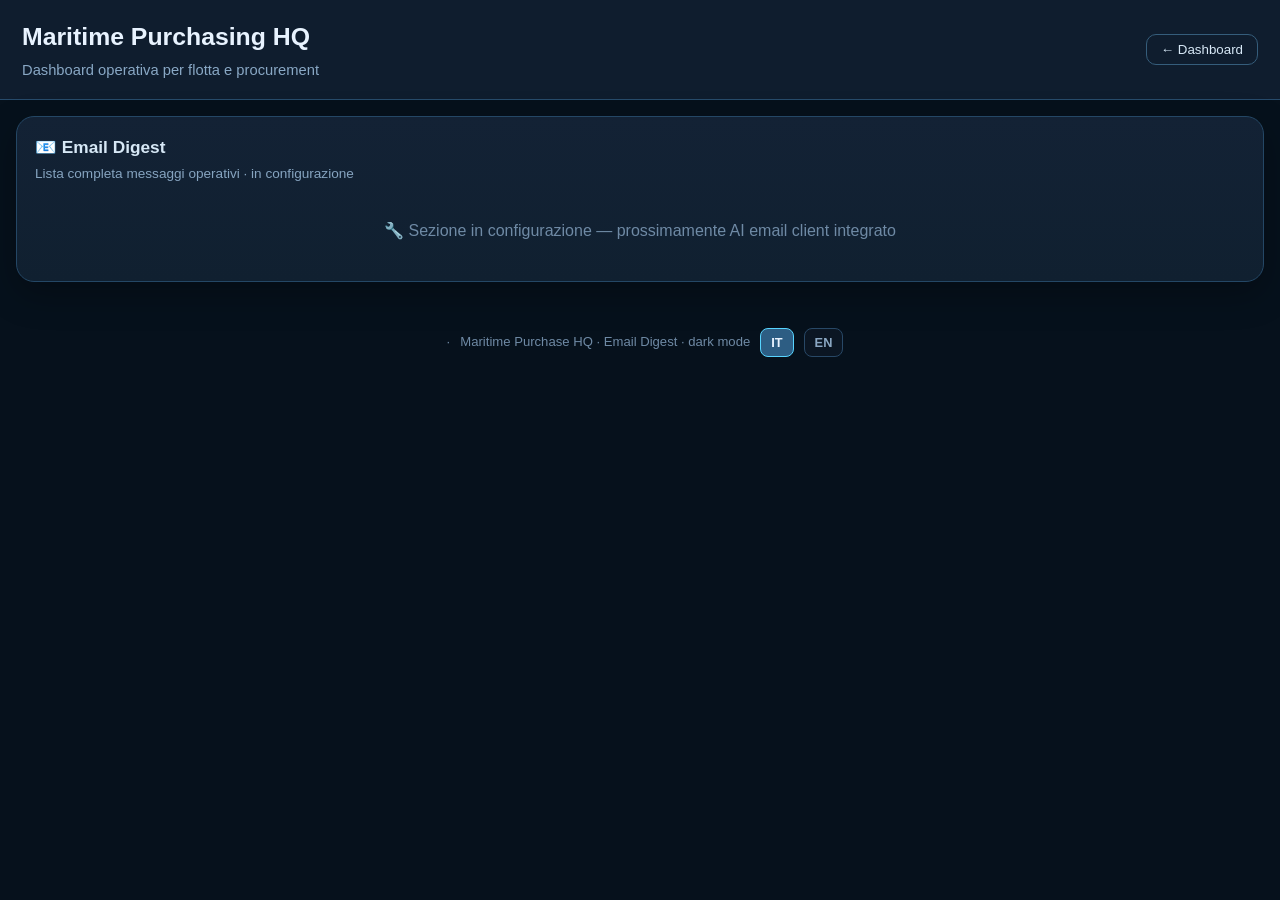
==== email-digest.html @ 4b8c9039 "update" ====
<!DOCTYPE html>
<html lang="en">
<head>
  <meta charset="UTF-8" />
  <meta name="viewport" content="width=device-width, initial-scale=1.0" />
  <title>Email Digest — Maritime HQ</title>
  <link rel="stylesheet" href="styles.css" />
</head>
<body data-page="email-digest">

<header class="topbar">
  <div class="topbar-main">
    <div>
      <h1 id="title">Maritime Purchasing HQ</h1>
      <p id="subtitle">Email Digest operativo</p>
    </div>
    <div class="topbar-right">
      <a href="index.html" style="text-decoration:none;">
        <button class="ghost-btn">← Dashboard</button>
      </a>
    </div>
  </div>
</header>

<main class="dashboard">
  <section class="card">
    <div class="section-head">
      <div>
        <h2>📧 Email Digest</h2>
        <p class="section-sub">Lista completa messaggi operativi · in configurazione</p>
      </div>
    </div>
    <div id="email-msg-list">
      <div style="color:#6f8aa5;padding:20px;text-align:center;">
        🔧 Sezione in configurazione — prossimamente AI email client integrato
      </div>
    </div>
  </section>
</main>

<footer class="footer">
  <span id="last-sync-label" style="color:#4a6a85;font-size:0.78rem;"></span>
  <span>·</span>
  <span>Maritime Purchase HQ · Email Digest · dark mode</span>
  <button class="lang-btn" id="lang-it">IT</button>
  <button class="lang-btn" id="lang-en">EN</button>
</footer>

<script src="app.js"></script>
</body>
</html>
---- styles.css ----
* {
  box-sizing: border-box;
  margin: 0;
  padding: 0;
}

body {
  font-family: Arial, sans-serif;
  background: #06111c;
  color: #e8f3ff;
  line-height: 1.5;
}

/* Header */
.topbar {
  padding: 18px 22px;
  background: #0f1d2e;
  border-bottom: 1px solid #274b6b;
}

.topbar-main {
  max-width: 1600px;
  margin: 0 auto;
  display: flex;
  align-items: center;
  justify-content: space-between;
  gap: 16px;
}

.topbar h1 {
  font-size: 1.55rem;
  margin-bottom: 4px;
}

.topbar p {
  color: #89a8c5;
  font-size: 0.92rem;
}

.topbar-right {
  display: flex;
  align-items: center;
  gap: 8px;
  color: #89a8c5;
  font-size: 0.86rem;
}

.status-dot {
  width: 9px;
  height: 9px;
  border-radius: 50%;
  background: #2fd06f;
  box-shadow: 0 0 0 0 rgba(47, 208, 111, 0.7);
  animation: pulse 2s infinite;
}

@keyframes pulse {
  0% { box-shadow: 0 0 0 0 rgba(47, 208, 111, 0.7); }
  70% { box-shadow: 0 0 0 10px rgba(47, 208, 111, 0); }
  100% { box-shadow: 0 0 0 0 rgba(47, 208, 111, 0); }
}

/* Layout */
.dashboard {
  max-width: 1600px;
  margin: 0 auto;
  padding: 16px;
  display: grid;
  gap: 16px;
  align-items: start;
}

.card {
  background: linear-gradient(180deg, #132235 0%, #102030 100%);
  border: 1px solid #244765;
  border-radius: 18px;
  padding: 18px;
  box-shadow: 0 12px 35px rgba(0, 0, 0, 0.28);
}

.section-head {
  display: flex;
  justify-content: space-between;
  align-items: flex-start;
  gap: 12px;
  margin-bottom: 14px;
}

.card h2 {
  font-size: 1.08rem;
  color: #d7e8f6;
}

.section-sub {
  margin-top: 3px;
  font-size: 0.85rem;
  color: #86a4c0;
}

/* Hero */
.hero {
  padding-bottom: 20px;
}

.hero-grid {
  display: grid;
  grid-template-columns: 1fr;
  gap: 14px;
}

.map-panel {
  border: 1px solid #355d7b;
  background: linear-gradient(135deg, #081625 0%, #10253a 100%);
  border-radius: 16px;
  padding: 14px;
  min-height: 300px;
  display: grid;
  gap: 12px;
}

.map-title {
  font-size: 0.88rem;
  color: #8ad9ff;
  font-weight: 700;
}

.map-body {
  border: 1px solid rgba(72, 118, 155, 0.7);
  border-radius: 14px;
  min-height: 190px;
  display: flex;
  align-items: center;
  justify-content: center;
  text-align: center;
  color: #5bd1ff;
  background: rgba(255, 255, 255, 0.02);
  font-size: 0.98rem;
  padding: 18px;
}

.map-foot {
  display: grid;
  grid-template-columns: repeat(2, 1fr);
  gap: 8px;
  color: #a6c0d8;
  font-size: 0.82rem;
}

.kpi-panel {
  display: grid;
}

.kpi-grid {
  display: grid;
  grid-template-columns: repeat(2, 1fr);
  gap: 12px;
}

.kpi-card {
  background: #0b1623;
  border: 1px solid #284866;
  border-radius: 14px;
  padding: 14px;
  min-height: 92px;
  display: grid;
  gap: 6px;
}

.kpi-label {
  color: #86a4c0;
  font-size: 0.82rem;
}

.kpi-card strong {
  font-size: 1.7rem;
  color: #f0f7ff;
  line-height: 1;
}

.kpi-card small {
  color: #8aa7c2;
  font-size: 0.78rem;
}

/* Alerts */
.alert-list {
  display: grid;
  gap: 10px;
}

.alert {
  border-radius: 12px;
  padding: 14px 16px;
  border: 1px solid #284866;
  background: #0b1623;
}

.alert-title {
  font-size: 0.95rem;
  font-weight: 700;
  margin-bottom: 4px;
}

.alert-sub {
  font-size: 0.84rem;
  color: #8aa7c2;
}

.alert.crit {
  border-color: rgba(255, 95, 99, 0.85);
  background: rgba(255, 95, 99, 0.08);
}

.alert.warn {
  border-color: rgba(255, 191, 60, 0.85);
  background: rgba(255, 191, 60, 0.08);
}

/* Fleet Summary */
.fleet-grid {
  display: grid;
  grid-template-columns: 1fr;
  gap: 12px;
}

.ship-card {
  border-radius: 14px;
  border: 1px solid #284866;
  background: #0b1623;
  min-height: 108px;
  padding: 16px;
  display: grid;
  gap: 10px;
  align-items: center;
  justify-items: center;
  text-align: center;
}

.ship-name {
  font-weight: 700;
  font-size: 1rem;
}

.ship-meta {
  font-size: 0.82rem;
  color: #8aa7c2;
}

.ghost-btn {
  border: 1px solid #355d7b;
  background: transparent;
  color: #d7e8f6;
  padding: 7px 14px;
  border-radius: 10px;
  cursor: pointer;
}

.ghost-btn:hover {
  border-color: #57d4ff;
  color: #57d4ff;
}

/* Two-column blocks */
.cards-row {
  display: grid;
  grid-template-columns: 1fr;
  gap: 16px;
}

.half {
  width: 100%;
}

/* Procurement */
.proc-table {
  display: grid;
  gap: 10px;
}

.proc-row {
  display: grid;
  grid-template-columns: 1.8fr 0.5fr 0.6fr 0.4fr;
  gap: 10px;
  align-items: center;
  padding: 12px 14px;
  border-radius: 12px;
  background: #0b1623;
  border: 1px solid #284866;
  font-size: 0.86rem;
}

.proc-row.head {
  background: transparent;
  border: none;
  padding: 0 2px 4px 2px;
  color: #86a4c0;
  font-size: 0.78rem;
}

/* Budget */
.budget-list {
  display: grid;
  gap: 14px;
}

.budget-item {
  display: grid;
  gap: 7px;
}

.budget-top {
  display: flex;
  justify-content: space-between;
  align-items: center;
  font-size: 0.88rem;
}

.budget-top strong {
  color: #d7e8f6;
}

.budget-bar {
  width: 100%;
  height: 11px;
  border-radius: 999px;
  overflow: hidden;
  background: #0b1623;
  border: 1px solid #284866;
}

.fill {
  height: 100%;
  border-radius: 999px;
}

.fill.green {
  background: #2fd06f;
}

.fill.yellow {
  background: #ffbf3c;
}

.fill.red {
  background: #ff5f63;
}

/* Certifications */
.cert-grid {
  display: grid;
  grid-template-columns: 1fr;
  gap: 12px;
}

.cert-box {
  border-radius: 14px;
  border: 1px solid #284866;
  background: #0b1623;
  padding: 16px;
  display: grid;
  gap: 6px;
  text-align: center;
}

.cert-num {
  font-size: 2rem;
  font-weight: 800;
  line-height: 1;
}

.cert-desc {
  font-size: 0.86rem;
  color: #89a8c5;
}

.cert-box.crit {
  border-color: rgba(255, 95, 99, 0.85);
  background: rgba(255, 95, 99, 0.08);
}

.cert-box.crit .cert-num {
  color: #ffb3b5;
}

.cert-box.warn {
  border-color: rgba(255, 191, 60, 0.85);
  background: rgba(255, 191, 60, 0.08);
}

.cert-box.warn .cert-num {
  color: #ffe099;
}

.cert-box.ok {
  border-color: rgba(47, 208, 111, 0.85);
  background: rgba(47, 208, 111, 0.08);
}

.cert-box.ok .cert-num {
  color: #a3f0c4;
}

/* Composer */
.composer-grid {
  display: grid;
  grid-template-columns: 1fr;
  gap: 12px;
}

.template-list {
  display: grid;
  gap: 10px;
}

.template-box {
  padding: 14px 16px;
  border-radius: 14px;
  border: 1px solid #284866;
  background: #0b1623;
  font-size: 0.9rem;
  cursor: pointer;
}

.template-box.selected {
  border-color: #57d4ff;
  color: #57d4ff;
}

.composer-preview {
  padding: 16px;
  border-radius: 14px;
  border: 1px solid #284866;
  background: #0b1623;
  display: grid;
  gap: 8px;
  font-size: 0.88rem;
  color: #d7e8f6;
}

/* Footer */
.footer {
  max-width: 1600px;
  margin: 16px auto 22px;
  padding: 14px 16px;
  display: flex;
  justify-content: center;
  align-items: center;
  gap: 10px;
  color: #6f8aa5;
  font-size: 0.82rem;
}

.lang-btn {
  padding: 6px 10px;
  border: 1px solid #284866;
  background: #0b1623;
  color: #8aa7c2;
  border-radius: 8px;
  font-weight: bold;
  font-size: 0.8rem;
  cursor: pointer;
}

.lang-btn.active {
  background: #2d5d83;
  border-color: #57d4ff;
  color: #e8f3ff;
}

/* Desktop */
@media (min-width: 980px) {
  .hero-grid {
    grid-template-columns: 1.5fr 1fr;
  }

  .fleet-grid {
    grid-template-columns: repeat(4, 1fr);
  }

  .cards-row {
    grid-template-columns: 1fr 1fr;
  }

  .cert-grid {
    grid-template-columns: repeat(3, 1fr);
  }

  .composer-grid {
    grid-template-columns: 1fr 1.2fr;
  }
}
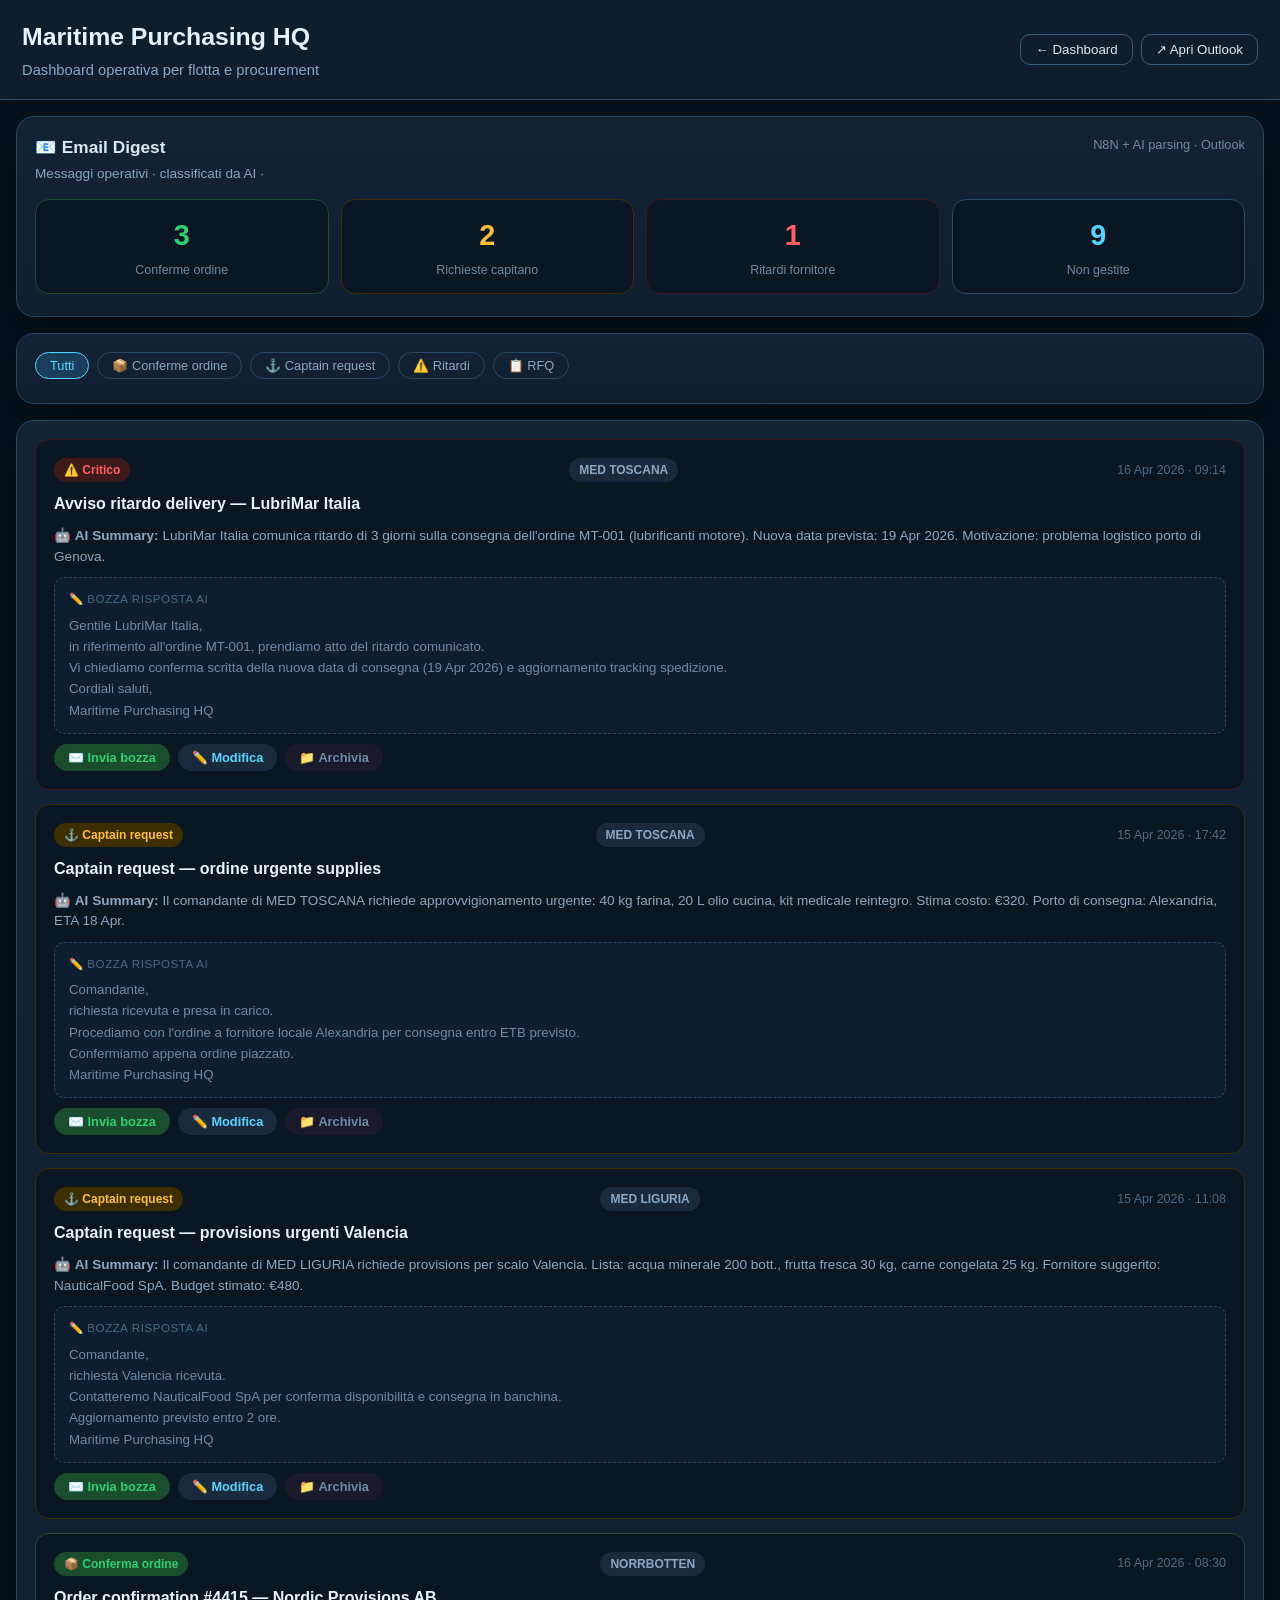
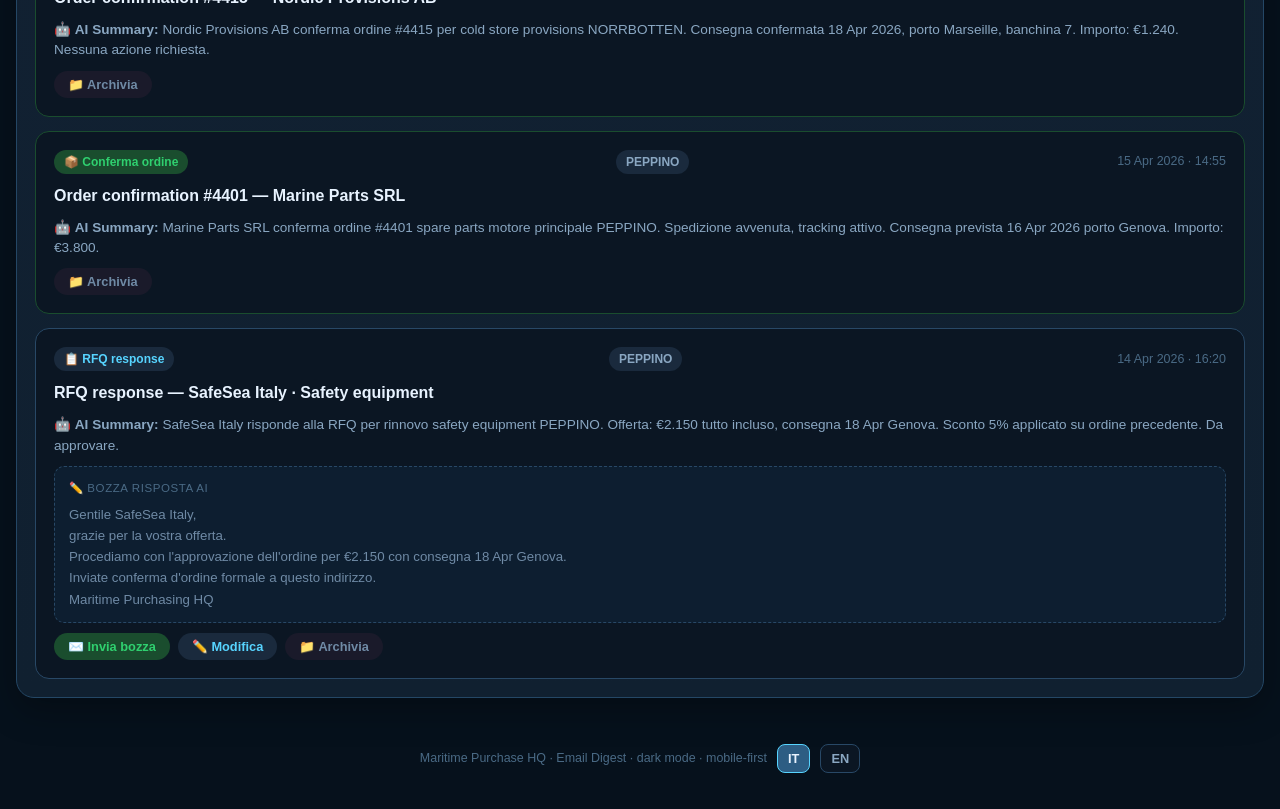
==== commit 9ced0c43: "upload" ====
--- a/email-digest.html
+++ b/email-digest.html
@@ -5,8 +5,120 @@
   <meta name="viewport" content="width=device-width, initial-scale=1.0" />
   <title>Email Digest — Maritime HQ</title>
   <link rel="stylesheet" href="styles.css" />
+  <style>
+    .email-card {
+      background: #0b1623;
+      border-radius: 14px;
+      padding: 18px;
+      display: flex;
+      flex-direction: column;
+      gap: 10px;
+      transition: border 0.2s;
+    }
+    .email-card:hover { filter: brightness(1.08); cursor: pointer; }
+    .email-meta {
+      display: flex;
+      justify-content: space-between;
+      align-items: center;
+      flex-wrap: wrap;
+      gap: 8px;
+    }
+    .email-badge {
+      font-size: 0.75rem;
+      font-weight: 700;
+      padding: 3px 10px;
+      border-radius: 20px;
+    }
+    .email-subject {
+      font-size: 1rem;
+      font-weight: 700;
+    }
+    .email-summary {
+      font-size: 0.85rem;
+      color: #8aa7c2;
+      line-height: 1.5;
+    }
+    .email-draft {
+      background: #0d1e30;
+      border: 1px dashed #284866;
+      border-radius: 10px;
+      padding: 12px 14px;
+      font-size: 0.83rem;
+      color: #6f8aa5;
+      line-height: 1.6;
+    }
+    .email-draft .draft-label {
+      font-size: 0.72rem;
+      color: #4a6a85;
+      text-transform: uppercase;
+      letter-spacing: 0.05em;
+      margin-bottom: 6px;
+    }
+    .email-actions {
+      display: flex;
+      gap: 8px;
+      flex-wrap: wrap;
+    }
+    .action-btn {
+      padding: 6px 14px;
+      border-radius: 20px;
+      border: none;
+      font-size: 0.8rem;
+      font-weight: 600;
+      cursor: pointer;
+    }
+    .action-btn.send   { background: #1a4d2e; color: #2fd06f; }
+    .action-btn.edit   { background: #1a2a3d; color: #57d4ff; }
+    .action-btn.archive{ background: #1a1a2a; color: #6f8aa5; }
+    .action-btn:hover  { filter: brightness(1.2); }
+    .filter-bar {
+      display: flex;
+      gap: 8px;
+      flex-wrap: wrap;
+      margin-bottom: 6px;
+    }
+    .filter-btn {
+      padding: 5px 14px;
+      border-radius: 20px;
+      border: 1px solid #284866;
+      background: transparent;
+      color: #8aa7c2;
+      font-size: 0.8rem;
+      cursor: pointer;
+    }
+    .filter-btn.active {
+      background: #1a3d5c;
+      color: #57d4ff;
+      border-color: #57d4ff;
+    }
+    .digest-kpi {
+      display: grid;
+      grid-template-columns: repeat(4, 1fr);
+      gap: 12px;
+      margin-bottom: 4px;
+    }
+    .digest-kpi-card {
+      background: #0b1623;
+      border-radius: 14px;
+      padding: 14px;
+      text-align: center;
+    }
+    .digest-kpi-num {
+      font-size: 1.8rem;
+      font-weight: 800;
+    }
+    .digest-kpi-label {
+      font-size: 0.78rem;
+      color: #6f8aa5;
+      margin-top: 4px;
+    }
+  </style>
 </head>
 <body data-page="email-digest">
+
+<div id="data-error" style="display:none;background:#3d1a1a;color:#ff5f63;padding:12px 20px;text-align:center;font-size:0.88rem;">
+  ⚠️ Errore caricamento dati JSON
+</div>
 
 <header class="topbar">
   <div class="topbar-main">
@@ -18,34 +130,218 @@
       <a href="index.html" style="text-decoration:none;">
         <button class="ghost-btn">← Dashboard</button>
       </a>
+      <a href="ms-outlook:" style="text-decoration:none;">
+        <button class="ghost-btn">↗ Apri Outlook</button>
+      </a>
     </div>
   </div>
 </header>
 
 <main class="dashboard">
+
+  <!-- KPI DIGEST -->
   <section class="card">
     <div class="section-head">
       <div>
         <h2>📧 Email Digest</h2>
-        <p class="section-sub">Lista completa messaggi operativi · in configurazione</p>
-      </div>
-    </div>
-    <div id="email-msg-list">
-      <div style="color:#6f8aa5;padding:20px;text-align:center;">
-        🔧 Sezione in configurazione — prossimamente AI email client integrato
+        <p class="section-sub">Messaggi operativi · classificati da AI · <span id="last-sync-label" style="color:#4a6a85;"></span></p>
+      </div>
+      <span style="color:#6f8aa5;font-size:0.8rem;">N8N + AI parsing · Outlook</span>
+    </div>
+    <div class="digest-kpi">
+      <div class="digest-kpi-card" style="border:1px solid #1a4d2e;">
+        <div class="digest-kpi-num" style="color:#2fd06f;" id="dkpi-conf">3</div>
+        <div class="digest-kpi-label">Conferme ordine</div>
+      </div>
+      <div class="digest-kpi-card" style="border:1px solid #3d2e00;">
+        <div class="digest-kpi-num" style="color:#ffbf3c;" id="dkpi-captain">2</div>
+        <div class="digest-kpi-label">Richieste capitano</div>
+      </div>
+      <div class="digest-kpi-card" style="border:1px solid #3d1a1a;">
+        <div class="digest-kpi-num" style="color:#ff5f63;" id="dkpi-delay">1</div>
+        <div class="digest-kpi-label">Ritardi fornitore</div>
+      </div>
+      <div class="digest-kpi-card" style="border:1px solid #284866;">
+        <div class="digest-kpi-num" style="color:#57d4ff;" id="dkpi-total">9</div>
+        <div class="digest-kpi-label">Non gestite</div>
       </div>
     </div>
   </section>
+
+  <!-- FILTER BAR -->
+  <section class="card">
+    <div class="filter-bar">
+      <button class="filter-btn active" onclick="filterEmails('all', this)">Tutti</button>
+      <button class="filter-btn" onclick="filterEmails('order_confirmation', this)">📦 Conferme ordine</button>
+      <button class="filter-btn" onclick="filterEmails('captain_request', this)">⚓ Captain request</button>
+      <button class="filter-btn" onclick="filterEmails('supplier_delay', this)">⚠️ Ritardi</button>
+      <button class="filter-btn" onclick="filterEmails('rfq_response', this)">📋 RFQ</button>
+    </div>
+  </section>
+
+  <!-- EMAIL LIST -->
+  <section class="card">
+    <div style="display:grid;gap:14px;" id="email-msg-list">
+
+      <!-- CRITICAL: Supplier delay -->
+      <div class="email-card" style="border:1px solid #3d1a1a;" data-type="supplier_delay">
+        <div class="email-meta">
+          <span class="email-badge" style="background:#3d1a1a;color:#ff5f63;">⚠️ Critico</span>
+          <span class="email-badge" style="background:#1a2a3d;color:#8aa7c2;">MED TOSCANA</span>
+          <span style="color:#4a6a85;font-size:0.78rem;">16 Apr 2026 · 09:14</span>
+        </div>
+        <div class="email-subject">Avviso ritardo delivery — LubriMar Italia</div>
+        <div class="email-summary">
+          🤖 <strong>AI Summary:</strong> LubriMar Italia comunica ritardo di 3 giorni sulla consegna dell'ordine MT-001 (lubrificanti motore). Nuova data prevista: 19 Apr 2026. Motivazione: problema logistico porto di Genova.
+        </div>
+        <div class="email-draft">
+          <div class="draft-label">✏️ Bozza risposta AI</div>
+          Gentile LubriMar Italia,<br>
+          in riferimento all'ordine MT-001, prendiamo atto del ritardo comunicato.<br>
+          Vi chiediamo conferma scritta della nuova data di consegna (19 Apr 2026) e aggiornamento tracking spedizione.<br>
+          Cordiali saluti,<br>
+          Maritime Purchasing HQ
+        </div>
+        <div class="email-actions">
+          <button class="action-btn send">✉️ Invia bozza</button>
+          <button class="action-btn edit">✏️ Modifica</button>
+          <button class="action-btn archive">📁 Archivia</button>
+        </div>
+      </div>
+
+      <!-- HIGH: Captain request MED TOSCANA -->
+      <div class="email-card" style="border:1px solid #3d2e00;" data-type="captain_request">
+        <div class="email-meta">
+          <span class="email-badge" style="background:#3d2e00;color:#ffbf3c;">⚓ Captain request</span>
+          <span class="email-badge" style="background:#1a2a3d;color:#8aa7c2;">MED TOSCANA</span>
+          <span style="color:#4a6a85;font-size:0.78rem;">15 Apr 2026 · 17:42</span>
+        </div>
+        <div class="email-subject">Captain request — ordine urgente supplies</div>
+        <div class="email-summary">
+          🤖 <strong>AI Summary:</strong> Il comandante di MED TOSCANA richiede approvvigionamento urgente: 40 kg farina, 20 L olio cucina, kit medicale reintegro. Stima costo: €320. Porto di consegna: Alexandria, ETA 18 Apr.
+        </div>
+        <div class="email-draft">
+          <div class="draft-label">✏️ Bozza risposta AI</div>
+          Comandante,<br>
+          richiesta ricevuta e presa in carico.<br>
+          Procediamo con l'ordine a fornitore locale Alexandria per consegna entro ETB previsto.<br>
+          Confermiamo appena ordine piazzato.<br>
+          Maritime Purchasing HQ
+        </div>
+        <div class="email-actions">
+          <button class="action-btn send">✉️ Invia bozza</button>
+          <button class="action-btn edit">✏️ Modifica</button>
+          <button class="action-btn archive">📁 Archivia</button>
+        </div>
+      </div>
+
+      <!-- HIGH: Captain request MED LIGURIA -->
+      <div class="email-card" style="border:1px solid #3d2e00;" data-type="captain_request">
+        <div class="email-meta">
+          <span class="email-badge" style="background:#3d2e00;color:#ffbf3c;">⚓ Captain request</span>
+          <span class="email-badge" style="background:#1a2a3d;color:#8aa7c2;">MED LIGURIA</span>
+          <span style="color:#4a6a85;font-size:0.78rem;">15 Apr 2026 · 11:08</span>
+        </div>
+        <div class="email-subject">Captain request — provisions urgenti Valencia</div>
+        <div class="email-summary">
+          🤖 <strong>AI Summary:</strong> Il comandante di MED LIGURIA richiede provisions per scalo Valencia. Lista: acqua minerale 200 bott., frutta fresca 30 kg, carne congelata 25 kg. Fornitore suggerito: NauticalFood SpA. Budget stimato: €480.
+        </div>
+        <div class="email-draft">
+          <div class="draft-label">✏️ Bozza risposta AI</div>
+          Comandante,<br>
+          richiesta Valencia ricevuta.<br>
+          Contatteremo NauticalFood SpA per conferma disponibilità e consegna in banchina.<br>
+          Aggiornamento previsto entro 2 ore.<br>
+          Maritime Purchasing HQ
+        </div>
+        <div class="email-actions">
+          <button class="action-btn send">✉️ Invia bozza</button>
+          <button class="action-btn edit">✏️ Modifica</button>
+          <button class="action-btn archive">📁 Archivia</button>
+        </div>
+      </div>
+
+      <!-- NORMAL: Order confirmation NORRBOTTEN -->
+      <div class="email-card" style="border:1px solid #1a4d2e;" data-type="order_confirmation">
+        <div class="email-meta">
+          <span class="email-badge" style="background:#1a4d2e;color:#2fd06f;">📦 Conferma ordine</span>
+          <span class="email-badge" style="background:#1a2a3d;color:#8aa7c2;">NORRBOTTEN</span>
+          <span style="color:#4a6a85;font-size:0.78rem;">16 Apr 2026 · 08:30</span>
+        </div>
+        <div class="email-subject">Order confirmation #4415 — Nordic Provisions AB</div>
+        <div class="email-summary">
+          🤖 <strong>AI Summary:</strong> Nordic Provisions AB conferma ordine #4415 per cold store provisions NORRBOTTEN. Consegna confermata 18 Apr 2026, porto Marseille, banchina 7. Importo: €1.240. Nessuna azione richiesta.
+        </div>
+        <div class="email-actions">
+          <button class="action-btn archive">📁 Archivia</button>
+        </div>
+      </div>
+
+      <!-- NORMAL: Order confirmation PEPPINO -->
+      <div class="email-card" style="border:1px solid #1a4d2e;" data-type="order_confirmation">
+        <div class="email-meta">
+          <span class="email-badge" style="background:#1a4d2e;color:#2fd06f;">📦 Conferma ordine</span>
+          <span class="email-badge" style="background:#1a2a3d;color:#8aa7c2;">PEPPINO</span>
+          <span style="color:#4a6a85;font-size:0.78rem;">15 Apr 2026 · 14:55</span>
+        </div>
+        <div class="email-subject">Order confirmation #4401 — Marine Parts SRL</div>
+        <div class="email-summary">
+          🤖 <strong>AI Summary:</strong> Marine Parts SRL conferma ordine #4401 spare parts motore principale PEPPINO. Spedizione avvenuta, tracking attivo. Consegna prevista 16 Apr 2026 porto Genova. Importo: €3.800.
+        </div>
+        <div class="email-actions">
+          <button class="action-btn archive">📁 Archivia</button>
+        </div>
+      </div>
+
+      <!-- NORMAL: RFQ response PEPPINO -->
+      <div class="email-card" style="border:1px solid #284866;" data-type="rfq_response">
+        <div class="email-meta">
+          <span class="email-badge" style="background:#1a2a3d;color:#57d4ff;">📋 RFQ response</span>
+          <span class="email-badge" style="background:#1a2a3d;color:#8aa7c2;">PEPPINO</span>
+          <span style="color:#4a6a85;font-size:0.78rem;">14 Apr 2026 · 16:20</span>
+        </div>
+        <div class="email-subject">RFQ response — SafeSea Italy · Safety equipment</div>
+        <div class="email-summary">
+          🤖 <strong>AI Summary:</strong> SafeSea Italy risponde alla RFQ per rinnovo safety equipment PEPPINO. Offerta: €2.150 tutto incluso, consegna 18 Apr Genova. Sconto 5% applicato su ordine precedente. Da approvare.
+        </div>
+        <div class="email-draft">
+          <div class="draft-label">✏️ Bozza risposta AI</div>
+          Gentile SafeSea Italy,<br>
+          grazie per la vostra offerta.<br>
+          Procediamo con l'approvazione dell'ordine per €2.150 con consegna 18 Apr Genova.<br>
+          Inviate conferma d'ordine formale a questo indirizzo.<br>
+          Maritime Purchasing HQ
+        </div>
+        <div class="email-actions">
+          <button class="action-btn send">✉️ Invia bozza</button>
+          <button class="action-btn edit">✏️ Modifica</button>
+          <button class="action-btn archive">📁 Archivia</button>
+        </div>
+      </div>
+
+    </div>
+  </section>
+
 </main>
 
 <footer class="footer">
-  <span id="last-sync-label" style="color:#4a6a85;font-size:0.78rem;"></span>
-  <span>·</span>
-  <span>Maritime Purchase HQ · Email Digest · dark mode</span>
+  <span style="color:#4a6a85;font-size:0.78rem;">Maritime Purchase HQ · Email Digest · dark mode · mobile-first</span>
   <button class="lang-btn" id="lang-it">IT</button>
   <button class="lang-btn" id="lang-en">EN</button>
 </footer>
 
+<!-- FILTER SCRIPT -->
+<script>
+function filterEmails(type, btn) {
+  document.querySelectorAll(".filter-btn").forEach(b => b.classList.remove("active"));
+  btn.classList.add("active");
+  document.querySelectorAll(".email-card").forEach(card => {
+    card.style.display =
+      type === "all" || card.dataset.type === type ? "flex" : "none";
+  });
+}
+</script>
+
 <script src="app.js"></script>
 </body>
 </html>
